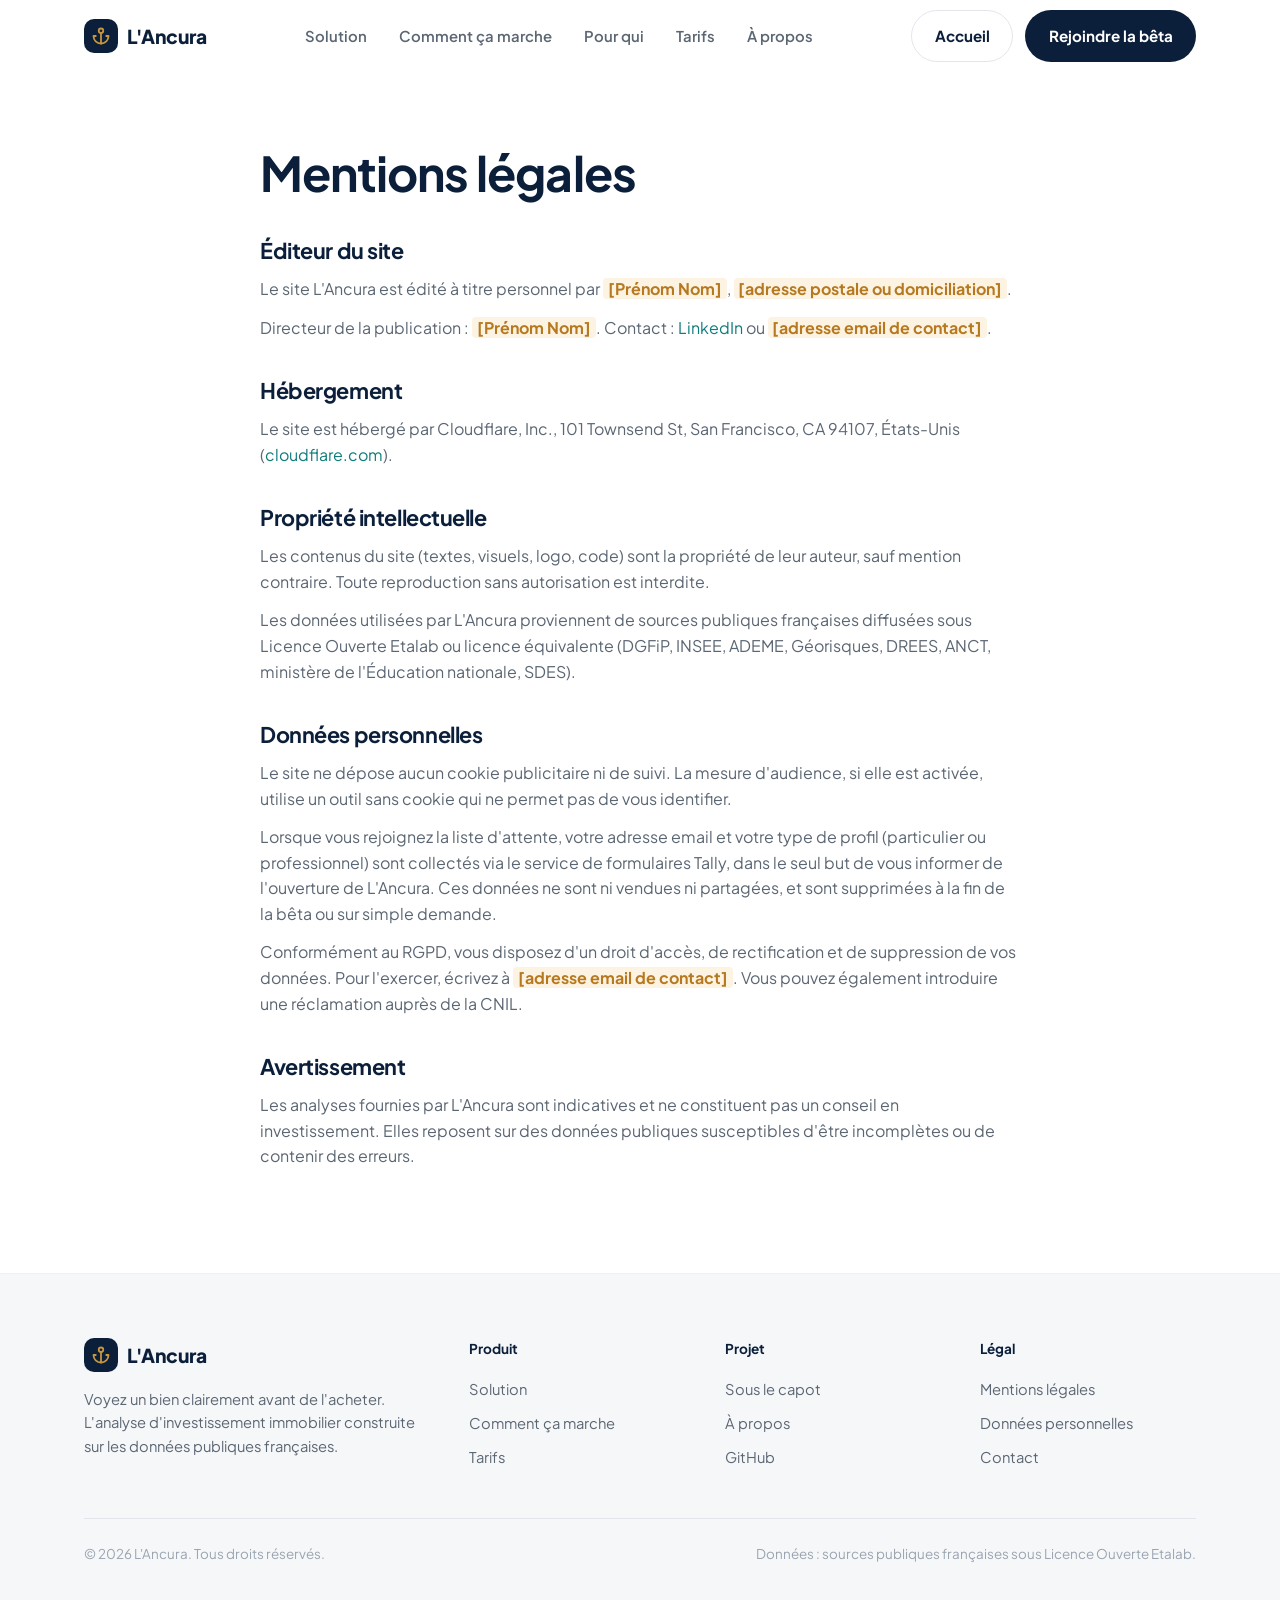
==== site/mentions-legales.html @ a72927c5 "Add L'Ancura landing site (home, pricing, legal pages) Static site in site/, deployable on Cloudflar" ====
<!doctype html>
<html lang="fr">
<head>
  <meta charset="utf-8">
  <meta name="viewport" content="width=device-width, initial-scale=1">
  <title>Mentions légales — L'Ancura</title>
  <meta name="description" content="Mentions légales et politique de données personnelles du site L'Ancura.">
  <link rel="icon" href="favicon.svg" type="image/svg+xml">
  <link rel="preconnect" href="https://fonts.googleapis.com">
  <link rel="preconnect" href="https://fonts.gstatic.com" crossorigin>
  <link href="https://fonts.googleapis.com/css2?family=Instrument+Serif:ital@1&family=Plus+Jakarta+Sans:wght@400;500;600;700;800&display=swap" rel="stylesheet">
  <link rel="stylesheet" href="styles.css">
</head>
<body>

<header class="nav">
  <div class="container nav-inner">
    <a href="index.html" class="brand" aria-label="L'Ancura, accueil">
      <span class="brand-mark"><svg width="18" height="18" viewBox="0 0 24 24" fill="none" stroke="currentColor" stroke-width="2.4" stroke-linecap="round" stroke-linejoin="round"><circle cx="12" cy="5" r="3"/><path d="M12 22V8"/><path d="M5 12H2a10 10 0 0 0 20 0h-3"/></svg></span>
      L'Ancura
    </a>
    <ul class="nav-links">
      <li><a href="index.html#solution">Solution</a></li>
      <li><a href="index.html#fonctionnement">Comment ça marche</a></li>
      <li><a href="index.html#pour-qui">Pour qui</a></li>
      <li><a href="tarifs.html">Tarifs</a></li>
      <li><a href="index.html#a-propos">À propos</a></li>
    </ul>
    <div class="nav-cta">
      <a href="index.html" class="btn btn-ghost">Accueil</a>
      <a href="index.html#rejoindre" class="btn btn-primary">Rejoindre la bêta</a>
      <button class="nav-toggle" aria-label="Ouvrir le menu" aria-expanded="false">
        <svg width="24" height="24" viewBox="0 0 24 24" fill="none" stroke="currentColor" stroke-width="2" stroke-linecap="round"><path d="M4 7h16M4 12h16M4 17h16"/></svg>
      </button>
    </div>
  </div>
</header>

<main>
  <div class="container">
    <article class="prose">
      <h1>Mentions légales</h1>

      <h2>Éditeur du site</h2>
      <p>Le site L'Ancura est édité à titre personnel par <span class="todo">[Prénom Nom]</span>, <span class="todo">[adresse postale ou domiciliation]</span>.</p>
      <p>Directeur de la publication : <span class="todo">[Prénom Nom]</span>. Contact : <a href="https://linkedin.com/in/gfbastien" target="_blank" rel="noopener">LinkedIn</a> ou <span class="todo">[adresse email de contact]</span>.</p>

      <h2>Hébergement</h2>
      <p>Le site est hébergé par Cloudflare, Inc., 101 Townsend St, San Francisco, CA 94107, États-Unis (<a href="https://www.cloudflare.com" target="_blank" rel="noopener">cloudflare.com</a>).</p>

      <h2>Propriété intellectuelle</h2>
      <p>Les contenus du site (textes, visuels, logo, code) sont la propriété de leur auteur, sauf mention contraire. Toute reproduction sans autorisation est interdite.</p>
      <p>Les données utilisées par L'Ancura proviennent de sources publiques françaises diffusées sous Licence Ouverte Etalab ou licence équivalente (DGFiP, INSEE, ADEME, Géorisques, DREES, ANCT, ministère de l'Éducation nationale, SDES).</p>

      <h2 id="donnees">Données personnelles</h2>
      <p>Le site ne dépose aucun cookie publicitaire ni de suivi. La mesure d'audience, si elle est activée, utilise un outil sans cookie qui ne permet pas de vous identifier.</p>
      <p>Lorsque vous rejoignez la liste d'attente, votre adresse email et votre type de profil (particulier ou professionnel) sont collectés via le service de formulaires Tally, dans le seul but de vous informer de l'ouverture de L'Ancura. Ces données ne sont ni vendues ni partagées, et sont supprimées à la fin de la bêta ou sur simple demande.</p>
      <p>Conformément au RGPD, vous disposez d'un droit d'accès, de rectification et de suppression de vos données. Pour l'exercer, écrivez à <span class="todo">[adresse email de contact]</span>. Vous pouvez également introduire une réclamation auprès de la CNIL.</p>

      <h2>Avertissement</h2>
      <p>Les analyses fournies par L'Ancura sont indicatives et ne constituent pas un conseil en investissement. Elles reposent sur des données publiques susceptibles d'être incomplètes ou de contenir des erreurs.</p>
    </article>
  </div>
</main>

<footer class="footer">
  <div class="container">
    <div class="footer-grid">
      <div>
        <a href="index.html" class="brand">
          <span class="brand-mark"><svg width="18" height="18" viewBox="0 0 24 24" fill="none" stroke="currentColor" stroke-width="2.4" stroke-linecap="round" stroke-linejoin="round"><circle cx="12" cy="5" r="3"/><path d="M12 22V8"/><path d="M5 12H2a10 10 0 0 0 20 0h-3"/></svg></span>
          L'Ancura
        </a>
        <p>Voyez un bien clairement avant de l'acheter. L'analyse d'investissement immobilier construite sur les données publiques françaises.</p>
      </div>
      <div>
        <h4>Produit</h4>
        <ul>
          <li><a href="index.html#solution">Solution</a></li>
          <li><a href="index.html#fonctionnement">Comment ça marche</a></li>
          <li><a href="tarifs.html">Tarifs</a></li>
        </ul>
      </div>
      <div>
        <h4>Projet</h4>
        <ul>
          <li><a href="index.html#technique">Sous le capot</a></li>
          <li><a href="index.html#a-propos">À propos</a></li>
          <li><a href="https://github.com/gfbastien/lancura-showcase" target="_blank" rel="noopener">GitHub</a></li>
        </ul>
      </div>
      <div>
        <h4>Légal</h4>
        <ul>
          <li><a href="mentions-legales.html">Mentions légales</a></li>
          <li><a href="mentions-legales.html#donnees">Données personnelles</a></li>
          <li><a href="https://linkedin.com/in/gfbastien" target="_blank" rel="noopener">Contact</a></li>
        </ul>
      </div>
    </div>
    <div class="footer-bottom">
      <span>© <span data-year>2026</span> L'Ancura. Tous droits réservés.</span>
      <span>Données : sources publiques françaises sous Licence Ouverte Etalab.</span>
    </div>
  </div>
</footer>

<script src="main.js"></script>
</body>
</html>
---- site/styles.css ----
/* L'Ancura — site vitrine */
:root {
  --navy-950: #071528;
  --navy-900: #0b1f3a;
  --navy-700: #17335c;
  --teal-600: #0e7c7b;
  --teal-500: #12a19f;
  --teal-50: #e8f6f5;
  --gold-500: #c8963e;
  --gold-100: #f8eedd;
  --sand-50: #fbf8f3;
  --gray-50: #f6f7f9;
  --gray-100: #eef1f4;
  --gray-200: #e2e6eb;
  --gray-400: #9aa5b1;
  --gray-600: #5b6673;
  --gray-900: #1a2233;
  --green-600: #1d8348;
  --green-50: #eaf6ee;
  --amber-600: #b7791f;
  --amber-50: #fdf3e2;
  --white: #ffffff;
  --radius-sm: 10px;
  --radius: 18px;
  --radius-lg: 28px;
  --shadow-sm: 0 1px 2px rgba(11, 31, 58, 0.06);
  --shadow: 0 1px 2px rgba(11, 31, 58, 0.05), 0 8px 28px rgba(11, 31, 58, 0.08);
  --shadow-lg: 0 2px 4px rgba(11, 31, 58, 0.04), 0 24px 60px rgba(11, 31, 58, 0.14);
  --font: "Plus Jakarta Sans", -apple-system, "Segoe UI", Roboto, sans-serif;
  --font-serif: "Instrument Serif", Georgia, serif;
  --container: 1160px;
}

*, *::before, *::after { box-sizing: border-box; }
html { scroll-behavior: smooth; }
body {
  margin: 0;
  font-family: var(--font);
  color: var(--gray-900);
  background: var(--white);
  line-height: 1.6;
  -webkit-font-smoothing: antialiased;
}
img, svg { display: block; max-width: 100%; }
a { color: var(--teal-600); text-decoration: none; }
a:hover { color: var(--navy-900); }
h1, h2, h3 { color: var(--navy-900); line-height: 1.15; margin: 0; letter-spacing: -0.02em; }
p { margin: 0; }
.serif { font-family: var(--font-serif); font-weight: 400; font-style: italic; letter-spacing: 0; }

.container { width: 100%; max-width: var(--container); margin: 0 auto; padding: 0 24px; }
@media (max-width: 640px) { .container { padding: 0 16px; } }

/* ---------- Boutons ---------- */
.btn {
  display: inline-flex;
  align-items: center;
  justify-content: center;
  gap: 0.5rem;
  padding: 0.8rem 1.4rem;
  border-radius: 999px;
  font-weight: 700;
  font-size: 0.95rem;
  border: 1.5px solid transparent;
  transition: transform 0.15s ease, background 0.15s ease, box-shadow 0.15s ease;
  white-space: nowrap;
  cursor: pointer;
  font-family: inherit;
}
.btn:hover { transform: translateY(-1px); }
.btn-primary { background: var(--navy-900); color: var(--white); }
.btn-primary:hover { background: var(--navy-700); color: var(--white); box-shadow: var(--shadow); }
.btn-gold { background: var(--gold-500); color: var(--navy-950); }
.btn-gold:hover { background: #dba94f; color: var(--navy-950); }
.btn-ghost { background: transparent; color: var(--navy-900); border-color: var(--gray-200); }
.btn-ghost:hover { border-color: var(--navy-900); color: var(--navy-900); }
.btn-light { background: var(--white); color: var(--navy-900); }
.btn-light:hover { color: var(--navy-900); box-shadow: var(--shadow); }
.btn-block { width: 100%; }

/* ---------- Navigation ---------- */
.nav {
  position: sticky;
  top: 0;
  z-index: 50;
  background: rgba(255, 255, 255, 0.86);
  backdrop-filter: saturate(180%) blur(14px);
  -webkit-backdrop-filter: saturate(180%) blur(14px);
  border-bottom: 1px solid transparent;
  transition: border-color 0.2s ease;
}
.nav.scrolled { border-bottom-color: var(--gray-100); }
.nav-inner { display: flex; align-items: center; justify-content: space-between; height: 72px; gap: 1.5rem; }
.brand { display: inline-flex; align-items: center; gap: 0.55rem; font-weight: 800; font-size: 1.2rem; color: var(--navy-900); letter-spacing: -0.02em; }
.brand:hover { color: var(--navy-900); }
.brand-mark {
  width: 34px; height: 34px; border-radius: 10px;
  background: var(--navy-900); color: var(--gold-500);
  display: grid; place-items: center;
}
.nav-links { display: flex; align-items: center; gap: 2rem; list-style: none; margin: 0; padding: 0; }
.nav-links a { color: var(--gray-600); font-weight: 600; font-size: 0.93rem; }
.nav-links a:hover, .nav-links a.active { color: var(--navy-900); }
.nav-cta { display: flex; align-items: center; gap: 0.75rem; }
.nav-toggle { display: none; background: none; border: 0; padding: 8px; cursor: pointer; color: var(--navy-900); }
@media (max-width: 920px) {
  .nav-links, .nav-cta .btn-ghost { display: none; }
  .nav-toggle { display: block; }
  .nav.open .nav-links {
    display: flex; flex-direction: column; align-items: flex-start; gap: 1.1rem;
    position: absolute; top: 72px; left: 0; right: 0;
    background: var(--white); padding: 1.5rem 16px 2rem;
    border-bottom: 1px solid var(--gray-100); box-shadow: var(--shadow);
  }
  .nav.open .nav-links a { font-size: 1.05rem; }
}
@media (max-width: 420px) { .nav-cta .btn { padding: 0.65rem 1rem; font-size: 0.88rem; } }

/* ---------- Sections ---------- */
section { padding: 104px 0; }
@media (max-width: 640px) { section { padding: 72px 0; } }
.section-sand { background: var(--sand-50); }
.section-gray { background: var(--gray-50); }
.section-head { max-width: 720px; margin-bottom: 56px; }
.section-head.center { margin-left: auto; margin-right: auto; text-align: center; }
.eyebrow {
  display: inline-flex; align-items: center; gap: 0.5rem;
  font-size: 0.8rem; font-weight: 700; letter-spacing: 0.08em; text-transform: uppercase;
  color: var(--teal-600); margin-bottom: 1rem;
}
.section-head h2 { font-size: clamp(2rem, 4vw, 3rem); }
.section-head p { margin-top: 1.1rem; font-size: 1.1rem; color: var(--gray-600); }

/* ---------- Hero ---------- */
.hero { padding: 72px 0 96px; position: relative; overflow: hidden; }
.hero::before {
  content: ""; position: absolute; inset: -20% -10% auto auto; width: 720px; height: 720px;
  background: radial-gradient(closest-side, rgba(18, 161, 159, 0.14), transparent);
  pointer-events: none;
}
.hero::after {
  content: ""; position: absolute; inset: auto auto -30% -15%; width: 640px; height: 640px;
  background: radial-gradient(closest-side, rgba(200, 150, 62, 0.13), transparent);
  pointer-events: none;
}
.hero-grid { display: grid; grid-template-columns: 1.05fr 1fr; gap: 64px; align-items: center; position: relative; z-index: 1; }
@media (max-width: 960px) { .hero-grid { grid-template-columns: 1fr; gap: 48px; } }
.pill {
  display: inline-flex; align-items: center; gap: 0.55rem;
  background: var(--white); border: 1px solid var(--gray-200); border-radius: 999px;
  padding: 0.35rem 0.9rem 0.35rem 0.4rem; font-size: 0.85rem; font-weight: 600; color: var(--gray-600);
  box-shadow: var(--shadow-sm);
}
.pill b { background: var(--teal-50); color: var(--teal-600); border-radius: 999px; padding: 0.15rem 0.6rem; font-size: 0.75rem; }
.hero h1 { font-size: clamp(2.6rem, 6vw, 4.4rem); margin: 1.5rem 0 1.4rem; letter-spacing: -0.035em; }
.hero h1 .serif { color: var(--teal-600); }
.hero-lead { font-size: 1.2rem; color: var(--gray-600); max-width: 34rem; }
.hero-actions { display: flex; flex-wrap: wrap; gap: 0.8rem; margin-top: 2.2rem; }
.hero-proof { display: flex; flex-wrap: wrap; gap: 1.4rem; margin-top: 2.4rem; color: var(--gray-600); font-size: 0.9rem; font-weight: 600; }
.hero-proof span { display: inline-flex; align-items: center; gap: 0.45rem; }
.hero-proof svg { color: var(--green-600); flex: none; }

/* Carte « rapport » d'illustration */
.mock { position: relative; }
.mock-card {
  background: var(--white); border-radius: var(--radius-lg); box-shadow: var(--shadow-lg);
  border: 1px solid var(--gray-100); padding: 28px; position: relative; z-index: 1;
}
.mock-top { display: flex; justify-content: space-between; align-items: flex-start; gap: 1rem; }
.mock-address { font-weight: 700; color: var(--navy-900); font-size: 1.02rem; }
.mock-sub { color: var(--gray-400); font-size: 0.82rem; margin-top: 0.15rem; }
.mock-tag { font-size: 0.72rem; font-weight: 700; color: var(--gray-600); background: var(--gray-100); padding: 0.25rem 0.6rem; border-radius: 999px; white-space: nowrap; }
.mock-score { display: flex; align-items: center; gap: 1.2rem; margin: 1.6rem 0 1.4rem; }
.ring { --p: 74; width: 92px; height: 92px; border-radius: 50%; flex: none;
  background: conic-gradient(var(--teal-500) calc(var(--p) * 1%), var(--gray-100) 0);
  display: grid; place-items: center; }
.ring > div { width: 74px; height: 74px; border-radius: 50%; background: var(--white); display: grid; place-items: center; text-align: center; }
.ring strong { font-size: 1.55rem; color: var(--navy-900); line-height: 1; }
.ring small { font-size: 0.7rem; color: var(--gray-400); display: block; }
.mock-score-label { font-size: 0.82rem; color: var(--gray-600); }
.mock-score-label b { display: block; color: var(--navy-900); font-size: 1.05rem; margin-bottom: 0.2rem; }
.bars { display: grid; gap: 0.65rem; }
.bar { display: grid; grid-template-columns: 110px 1fr 34px; align-items: center; gap: 0.8rem; font-size: 0.84rem; color: var(--gray-600); }
.bar-track { height: 8px; background: var(--gray-100); border-radius: 999px; overflow: hidden; }
.bar-fill { height: 100%; border-radius: 999px; background: var(--teal-500); }
.bar-fill.warn { background: var(--gold-500); }
.bar b { color: var(--navy-900); text-align: right; }
.mock-notes { display: grid; grid-template-columns: 1fr 1fr; gap: 0.7rem; margin-top: 1.4rem; }
.note { border-radius: var(--radius-sm); padding: 0.7rem 0.85rem; font-size: 0.8rem; line-height: 1.4; }
.note b { display: block; font-size: 0.72rem; text-transform: uppercase; letter-spacing: 0.05em; margin-bottom: 0.2rem; }
.note.good { background: var(--green-50); color: var(--green-600); }
.note.watch { background: var(--amber-50); color: var(--amber-600); }
.mock-float {
  position: absolute; z-index: 2; background: var(--white); border-radius: 14px; box-shadow: var(--shadow-lg);
  padding: 0.75rem 1rem; font-size: 0.82rem; font-weight: 600; color: var(--navy-900);
  display: flex; align-items: center; gap: 0.6rem; border: 1px solid var(--gray-100);
}
.mock-float .dot { width: 30px; height: 30px; border-radius: 9px; display: grid; place-items: center; flex: none; }
.mock-float.f1 { top: -18px; right: -14px; }
.mock-float.f1 .dot { background: var(--gold-100); color: var(--gold-500); }
.mock-float.f2 { bottom: 40px; left: -22px; }
.mock-float.f2 .dot { background: var(--teal-50); color: var(--teal-600); }
.mock-caption { text-align: center; font-size: 0.78rem; color: var(--gray-400); margin-top: 3rem; }
@media (max-width: 640px) {
  .mock-card { padding: 20px; }
  .mock-float { display: none; }
  .bar { grid-template-columns: 92px 1fr 30px; }
  .mock-notes { grid-template-columns: 1fr; }
}

/* ---------- Bandeau sources ---------- */
.sources { padding: 40px 0; border-top: 1px solid var(--gray-100); border-bottom: 1px solid var(--gray-100); }
.sources-inner { display: flex; align-items: center; justify-content: space-between; gap: 2rem; flex-wrap: wrap; }
.sources p { font-size: 0.85rem; color: var(--gray-600); font-weight: 600; max-width: 15rem; }
.sources ul { display: flex; flex-wrap: wrap; gap: 0.6rem 2.2rem; list-style: none; margin: 0; padding: 0; }
.sources li { font-weight: 800; color: var(--gray-400); font-size: 1.05rem; letter-spacing: -0.01em; }
.sources li small { font-weight: 600; font-size: 0.72rem; display: block; letter-spacing: 0; }

/* ---------- Cartes génériques ---------- */
.grid-3 { display: grid; grid-template-columns: repeat(3, 1fr); gap: 24px; }
.grid-2 { display: grid; grid-template-columns: repeat(2, 1fr); gap: 24px; }
@media (max-width: 900px) { .grid-3 { grid-template-columns: 1fr; } }
@media (max-width: 760px) { .grid-2 { grid-template-columns: 1fr; } }
.card {
  background: var(--white); border-radius: var(--radius); padding: 32px;
  border: 1px solid var(--gray-100); box-shadow: var(--shadow-sm);
}
.card h3 { font-size: 1.2rem; margin: 1.1rem 0 0.6rem; }
.card p { color: var(--gray-600); font-size: 0.97rem; }
.icon {
  width: 48px; height: 48px; border-radius: 14px; display: grid; place-items: center;
  background: var(--teal-50); color: var(--teal-600);
}
.icon.gold { background: var(--gold-100); color: var(--gold-500); }
.icon.navy { background: var(--navy-900); color: var(--gold-500); }
.icon.amber { background: var(--amber-50); color: var(--amber-600); }

.stat-strip { display: grid; grid-template-columns: repeat(3, 1fr); gap: 24px; margin-top: 48px; }
.stat-strip div { border-top: 2px solid var(--navy-900); padding-top: 1rem; }
.stat-strip strong { display: block; font-size: 2.4rem; color: var(--navy-900); letter-spacing: -0.03em; line-height: 1.1; }
.stat-strip span { color: var(--gray-600); font-size: 0.95rem; }
@media (max-width: 760px) { .stat-strip { grid-template-columns: 1fr; } }

/* ---------- Dimensions ---------- */
.dims { display: grid; grid-template-columns: repeat(4, 1fr); gap: 16px; }
@media (max-width: 1000px) { .dims { grid-template-columns: repeat(3, 1fr); } }
@media (max-width: 760px) { .dims { grid-template-columns: repeat(2, 1fr); } }
@media (max-width: 440px) { .dims { grid-template-columns: 1fr; } }
.dim { background: var(--white); border-radius: var(--radius); padding: 22px; border: 1px solid var(--gray-100); transition: transform 0.15s ease, box-shadow 0.15s ease; }
.dim:hover { transform: translateY(-2px); box-shadow: var(--shadow); }
.dim-num { font-size: 0.75rem; font-weight: 700; color: var(--gray-400); }
.dim h3 { font-size: 1.02rem; margin: 0.5rem 0 0.35rem; }
.dim p { font-size: 0.86rem; color: var(--gray-600); line-height: 1.5; }
.dim .src { display: inline-block; margin-top: 0.8rem; font-size: 0.72rem; font-weight: 700; color: var(--teal-600); background: var(--teal-50); padding: 0.18rem 0.55rem; border-radius: 999px; }

/* ---------- Étapes ---------- */
.steps { display: grid; grid-template-columns: repeat(3, 1fr); gap: 24px; counter-reset: step; }
@media (max-width: 900px) { .steps { grid-template-columns: 1fr; } }
.step { position: relative; padding: 32px; border-radius: var(--radius-lg); background: var(--white); border: 1px solid var(--gray-100); }
.step::before {
  counter-increment: step; content: counter(step);
  display: grid; place-items: center; width: 40px; height: 40px; border-radius: 50%;
  background: var(--navy-900); color: var(--white); font-weight: 800; margin-bottom: 1.4rem;
}
.step h3 { font-size: 1.25rem; margin-bottom: 0.6rem; }
.step p { color: var(--gray-600); }
.step-visual { margin-top: 1.4rem; background: var(--gray-50); border-radius: 14px; padding: 14px; font-size: 0.84rem; }
.fake-input { display: flex; align-items: center; gap: 0.5rem; background: var(--white); border: 1px solid var(--gray-200); border-radius: 10px; padding: 0.6rem 0.75rem; color: var(--gray-400); }
.chips { display: flex; flex-wrap: wrap; gap: 0.4rem; }
.chip { background: var(--white); border: 1px solid var(--gray-200); border-radius: 999px; padding: 0.22rem 0.65rem; font-size: 0.76rem; font-weight: 600; color: var(--gray-600); }
.chip.on { background: var(--navy-900); border-color: var(--navy-900); color: var(--white); }

/* ---------- Profils ---------- */
.profiles { display: grid; grid-template-columns: repeat(4, 1fr); gap: 16px; }
@media (max-width: 1000px) { .profiles { grid-template-columns: repeat(2, 1fr); } }
@media (max-width: 520px) { .profiles { grid-template-columns: 1fr; } }
.profile { border-radius: var(--radius); padding: 26px; background: var(--white); border: 1px solid var(--gray-100); }
.profile h3 { font-size: 1.1rem; margin: 1rem 0 0.4rem; }
.profile p { font-size: 0.9rem; color: var(--gray-600); }
.profile ul { list-style: none; padding: 0; margin: 1rem 0 0; display: grid; gap: 0.35rem; font-size: 0.82rem; color: var(--gray-600); }
.profile li { display: flex; justify-content: space-between; border-bottom: 1px dashed var(--gray-200); padding-bottom: 0.3rem; }
.profile li b { color: var(--navy-900); }

/* ---------- Audiences ---------- */
.audience { border-radius: var(--radius-lg); padding: 44px; display: flex; flex-direction: column; }
.audience.individual { background: var(--teal-50); }
.audience.pro { background: var(--navy-900); color: var(--gray-200); }
.audience.pro h3, .audience.pro .audience-tag { color: var(--white); }
.audience-tag { font-size: 0.8rem; font-weight: 700; text-transform: uppercase; letter-spacing: 0.08em; color: var(--teal-600); }
.audience.pro .audience-tag { color: var(--gold-500); }
.audience h3 { font-size: clamp(1.6rem, 3vw, 2.1rem); margin: 0.9rem 0 1rem; }
.audience > p { font-size: 1.02rem; }
.audience.individual > p { color: var(--gray-600); }
.checklist { list-style: none; padding: 0; margin: 1.6rem 0 2rem; display: grid; gap: 0.75rem; }
.checklist li { display: flex; gap: 0.7rem; align-items: flex-start; font-size: 0.97rem; }
.checklist svg { flex: none; margin-top: 0.2rem; color: var(--teal-600); }
.audience.pro .checklist svg { color: var(--gold-500); }
.audience .btn { margin-top: auto; align-self: flex-start; }
@media (max-width: 640px) { .audience { padding: 28px; } }

/* ---------- Principes ---------- */
.principles { display: grid; grid-template-columns: repeat(4, 1fr); gap: 32px; }
@media (max-width: 900px) { .principles { grid-template-columns: repeat(2, 1fr); } }
@media (max-width: 520px) { .principles { grid-template-columns: 1fr; } }
.principle h3 { font-size: 1.08rem; margin: 1rem 0 0.5rem; }
.principle p { color: var(--gray-600); font-size: 0.93rem; }

/* ---------- Sous le capot ---------- */
.tech { background: var(--navy-950); color: var(--gray-200); }
.tech .section-head h2 { color: var(--white); }
.tech .section-head p { color: var(--gray-400); }
.tech .eyebrow { color: var(--gold-500); }
.pipeline { display: grid; grid-template-columns: repeat(5, 1fr); gap: 12px; }
@media (max-width: 960px) { .pipeline { grid-template-columns: 1fr; } }
.pipe { background: rgba(255, 255, 255, 0.04); border: 1px solid rgba(255, 255, 255, 0.1); border-radius: var(--radius); padding: 22px; position: relative; }
.pipe-step { font-size: 0.72rem; font-weight: 700; color: var(--gold-500); letter-spacing: 0.06em; text-transform: uppercase; }
.pipe h3 { color: var(--white); font-size: 1.05rem; margin: 0.5rem 0 0.45rem; }
.pipe p { font-size: 0.86rem; color: var(--gray-400); line-height: 1.5; }
.pipe code { font-size: 0.76rem; color: var(--teal-500); }
.stack { display: flex; flex-wrap: wrap; gap: 0.6rem; margin-top: 40px; }
.stack span { border: 1px solid rgba(255, 255, 255, 0.14); border-radius: 999px; padding: 0.4rem 0.95rem; font-size: 0.85rem; font-weight: 600; color: var(--gray-200); }
.tech-quote { margin-top: 48px; display: grid; grid-template-columns: 1fr 1fr; gap: 24px; }
@media (max-width: 760px) { .tech-quote { grid-template-columns: 1fr; } }
.tech-quote > div { background: rgba(255, 255, 255, 0.04); border-radius: var(--radius); padding: 26px; border: 1px solid rgba(255, 255, 255, 0.08); }
.tech-quote h3 { color: var(--white); font-size: 1.05rem; margin-bottom: 0.5rem; }
.tech-quote p { color: var(--gray-400); font-size: 0.92rem; }

/* ---------- À propos ---------- */
.about { display: grid; grid-template-columns: 300px 1fr; gap: 56px; align-items: center; }
@media (max-width: 860px) { .about { grid-template-columns: 1fr; gap: 32px; } }
.avatar {
  aspect-ratio: 1; border-radius: var(--radius-lg); background: linear-gradient(145deg, var(--navy-900), var(--teal-600));
  display: grid; place-items: center; color: var(--white); font-size: 4.5rem; font-weight: 800; letter-spacing: -0.04em;
  max-width: 300px;
}
.about h2 { font-size: clamp(1.8rem, 3.5vw, 2.6rem); }
.about p { margin-top: 1.1rem; color: var(--gray-600); font-size: 1.05rem; }
.about-links { display: flex; flex-wrap: wrap; gap: 0.8rem; margin-top: 1.8rem; }

/* ---------- FAQ ---------- */
.faq { max-width: 820px; margin: 0 auto; }
.faq details { border-bottom: 1px solid var(--gray-200); padding: 1.3rem 0; }
.faq summary { cursor: pointer; list-style: none; font-weight: 700; color: var(--navy-900); font-size: 1.07rem; display: flex; justify-content: space-between; gap: 1rem; }
.faq summary::-webkit-details-marker { display: none; }
.faq summary::after { content: "+"; font-size: 1.5rem; line-height: 1; color: var(--teal-600); transition: transform 0.2s ease; flex: none; }
.faq details[open] summary::after { transform: rotate(45deg); }
.faq details p { margin-top: 0.8rem; color: var(--gray-600); }

/* ---------- CTA final ---------- */
.cta-band { padding: 0 0 104px; }
.cta-box {
  background: linear-gradient(135deg, var(--navy-900), var(--navy-700) 55%, var(--teal-600));
  border-radius: var(--radius-lg); padding: 64px; color: var(--gray-200);
  display: grid; grid-template-columns: 1.2fr 1fr; gap: 48px; align-items: center;
}
.cta-box h2 { color: var(--white); font-size: clamp(1.9rem, 3.5vw, 2.7rem); }
.cta-box p { margin-top: 1rem; color: var(--gray-200); }
@media (max-width: 860px) { .cta-box { grid-template-columns: 1fr; padding: 36px 24px; } }
.waitlist { display: grid; gap: 0.7rem; }
.waitlist-row { display: flex; gap: 0.6rem; flex-wrap: wrap; }
.waitlist-row > * { flex: 1 1 180px; }
.waitlist input, .waitlist select {
  font-family: inherit; font-size: 0.95rem; padding: 0.85rem 1rem; border-radius: 12px;
  border: 1px solid rgba(255, 255, 255, 0.25); background: rgba(255, 255, 255, 0.1); color: var(--white);
  width: 100%;
}
.waitlist input::placeholder { color: rgba(255, 255, 255, 0.6); }
.waitlist select option { color: var(--gray-900); }
.waitlist small { color: rgba(255, 255, 255, 0.65); font-size: 0.78rem; }
.waitlist small a { color: var(--white); text-decoration: underline; }
.form-msg { font-size: 0.9rem; font-weight: 600; color: var(--white); min-height: 1.2em; }

/* ---------- Tarifs ---------- */
.page-hero { padding: 80px 0 40px; text-align: center; }
.page-hero h1 { font-size: clamp(2.4rem, 5vw, 3.8rem); letter-spacing: -0.035em; }
.page-hero h1 .serif { color: var(--teal-600); }
.page-hero p { max-width: 640px; margin: 1.2rem auto 0; color: var(--gray-600); font-size: 1.12rem; }
.toggle {
  display: inline-flex; background: var(--gray-100); border-radius: 999px; padding: 5px; margin-top: 2.2rem; gap: 4px;
}
.toggle button {
  border: 0; background: transparent; font-family: inherit; font-weight: 700; font-size: 0.95rem;
  padding: 0.65rem 1.4rem; border-radius: 999px; color: var(--gray-600); cursor: pointer;
}
.toggle button[aria-selected="true"] { background: var(--white); color: var(--navy-900); box-shadow: var(--shadow-sm); }
.notice {
  display: flex; gap: 0.9rem; align-items: flex-start; max-width: 760px; margin: 0 auto 48px;
  background: var(--gold-100); color: #7a5a22; border-radius: var(--radius); padding: 1.1rem 1.3rem; font-size: 0.93rem;
}
.notice svg { flex: none; margin-top: 0.15rem; }
.plans { display: grid; grid-template-columns: repeat(3, 1fr); gap: 24px; align-items: stretch; }
@media (max-width: 960px) { .plans { grid-template-columns: 1fr; max-width: 520px; margin: 0 auto; } }
.plans[hidden] { display: none; }
.plan {
  background: var(--white); border: 1px solid var(--gray-200); border-radius: var(--radius-lg); padding: 34px;
  display: flex; flex-direction: column; position: relative;
}
.plan.featured { border: 2px solid var(--navy-900); box-shadow: var(--shadow-lg); }
.plan-badge {
  position: absolute; top: -13px; left: 34px; background: var(--navy-900); color: var(--white);
  font-size: 0.74rem; font-weight: 700; padding: 0.3rem 0.8rem; border-radius: 999px;
}
.plan h3 { font-size: 1.3rem; }
.plan-for { color: var(--gray-600); font-size: 0.92rem; margin-top: 0.4rem; min-height: 2.9em; }
.plan-price { margin: 1.6rem 0 0.3rem; font-size: 2.2rem; font-weight: 800; color: var(--navy-900); letter-spacing: -0.03em; line-height: 1.1; }
.plan-price small { font-size: 0.95rem; font-weight: 600; color: var(--gray-400); letter-spacing: 0; }
.plan-price-note { font-size: 0.82rem; color: var(--gray-400); min-height: 1.4em; }
.plan .checklist { margin: 1.6rem 0 2rem; }
.plan .checklist li { font-size: 0.93rem; color: var(--gray-600); }
.plan .btn { margin-top: auto; }
.compare-wrap { overflow-x: auto; margin-top: 24px; border-radius: var(--radius); border: 1px solid var(--gray-200); }
table.compare { width: 100%; border-collapse: collapse; min-width: 640px; font-size: 0.92rem; background: var(--white); }
table.compare th, table.compare td { padding: 0.95rem 1.1rem; text-align: left; border-bottom: 1px solid var(--gray-100); }
table.compare thead th { background: var(--gray-50); color: var(--navy-900); font-size: 0.85rem; }
table.compare td:not(:first-child), table.compare th:not(:first-child) { text-align: center; }
table.compare tbody tr:last-child td { border-bottom: 0; }
.yes { color: var(--green-600); font-weight: 800; }
.no { color: var(--gray-400); }

/* ---------- Pages texte ---------- */
.prose { max-width: 760px; margin: 0 auto; padding: 72px 0 104px; }
.prose h1 { font-size: clamp(2.2rem, 4vw, 3rem); margin-bottom: 2rem; }
.prose h2 { font-size: 1.35rem; margin: 2.4rem 0 0.8rem; }
.prose p, .prose li { color: var(--gray-600); }
.prose p + p { margin-top: 0.8rem; }
.todo { background: var(--amber-50); color: var(--amber-600); font-weight: 700; padding: 0 0.3rem; border-radius: 4px; }

/* ---------- Footer ---------- */
.footer { background: var(--gray-50); padding: 64px 0 36px; border-top: 1px solid var(--gray-100); }
.footer-grid { display: grid; grid-template-columns: 1.6fr 1fr 1fr 1fr; gap: 40px; }
@media (max-width: 860px) { .footer-grid { grid-template-columns: 1fr 1fr; } }
@media (max-width: 480px) { .footer-grid { grid-template-columns: 1fr; } }
.footer p { color: var(--gray-600); font-size: 0.92rem; margin-top: 1rem; max-width: 22rem; }
.footer h4 { font-size: 0.85rem; color: var(--navy-900); margin: 0 0 1rem; }
.footer ul { list-style: none; padding: 0; margin: 0; display: grid; gap: 0.55rem; }
.footer ul a { color: var(--gray-600); font-size: 0.92rem; }
.footer ul a:hover { color: var(--navy-900); }
.footer-bottom { margin-top: 48px; padding-top: 24px; border-top: 1px solid var(--gray-200); display: flex; justify-content: space-between; flex-wrap: wrap; gap: 1rem; font-size: 0.84rem; color: var(--gray-400); }

/* ---------- Apparition au scroll ---------- */
.reveal { opacity: 0; transform: translateY(16px); transition: opacity 0.6s ease, transform 0.6s ease; }
.reveal.in { opacity: 1; transform: none; }
@media (prefers-reduced-motion: reduce) {
  .reveal { opacity: 1; transform: none; transition: none; }
  html { scroll-behavior: auto; }
}
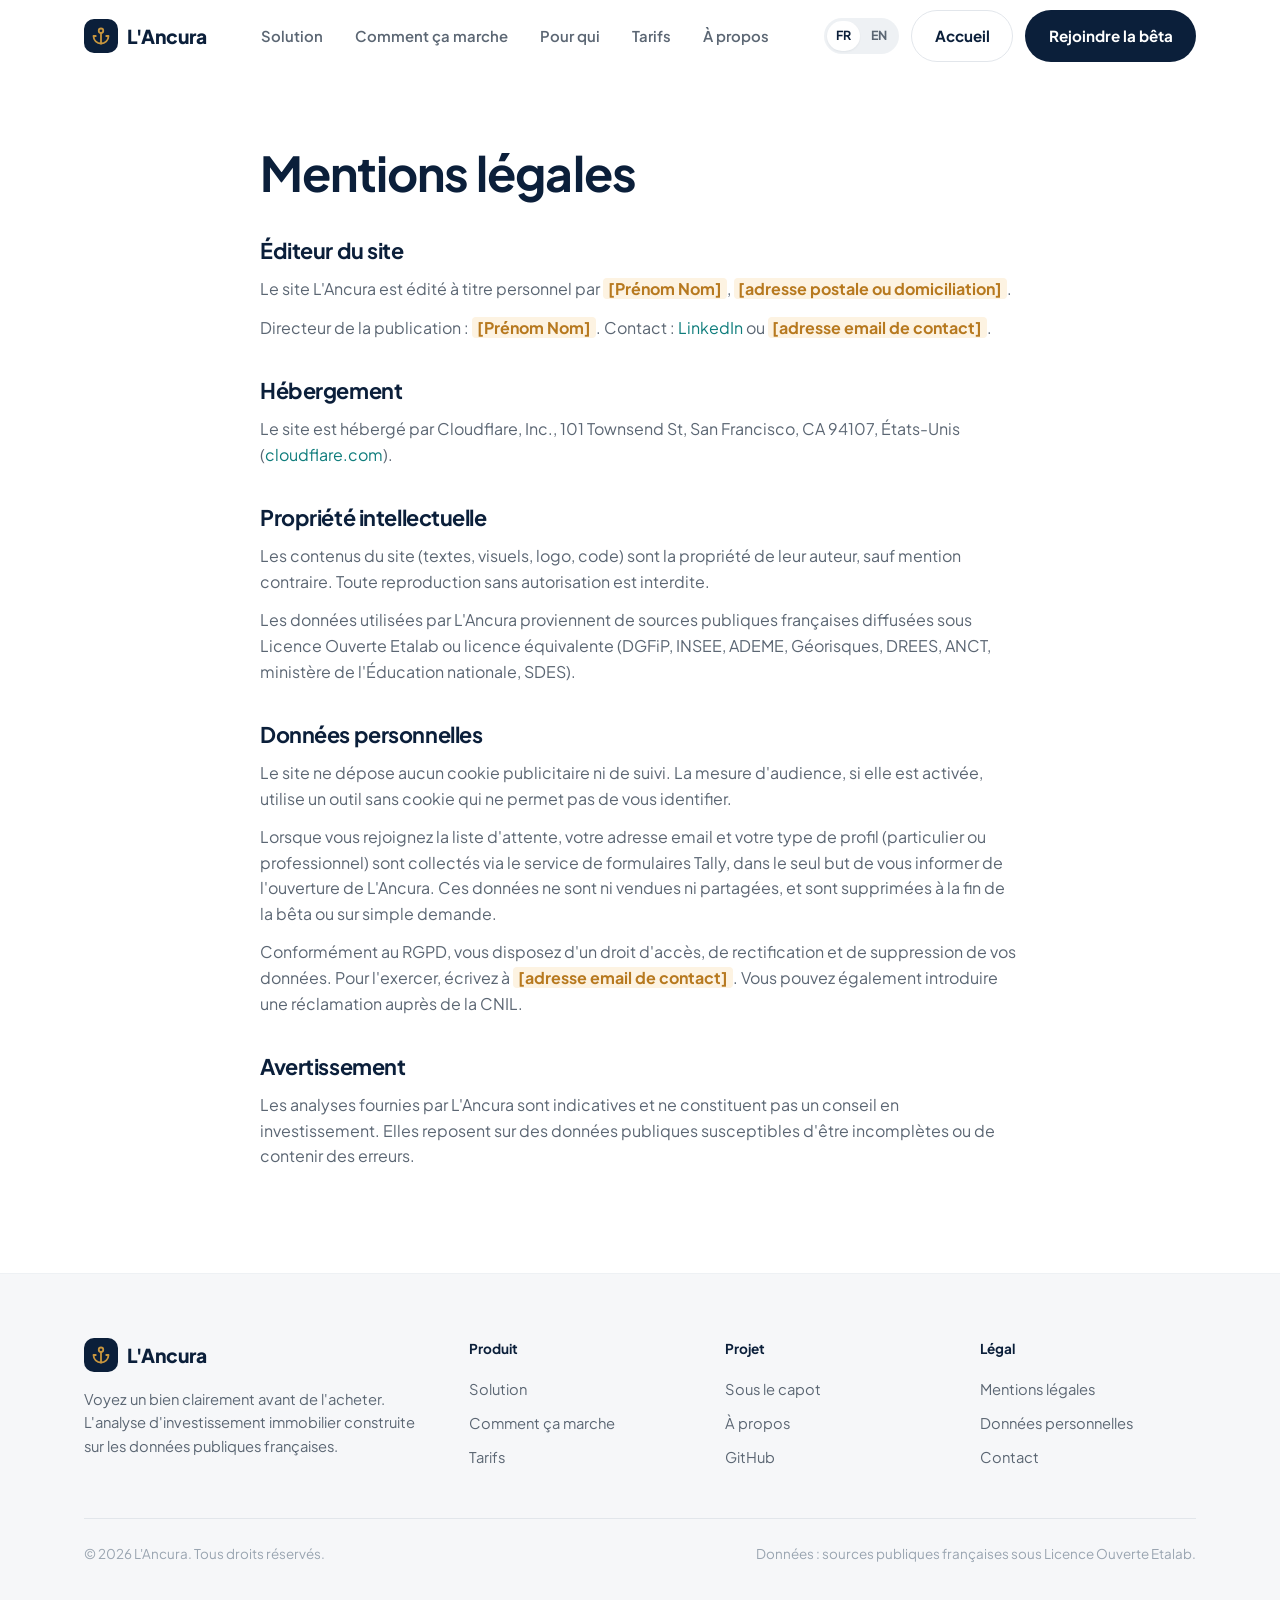
==== commit 46c18065: "Add English version of the landing page New site/en/index.html with a FR/EN switcher and hreflang li" ====
--- a/site/mentions-legales.html
+++ b/site/mentions-legales.html
@@ -27,6 +27,7 @@
       <li><a href="index.html#a-propos">À propos</a></li>
     </ul>
     <div class="nav-cta">
+      <a href="en/index.html" class="lang-switch" hreflang="en" lang="en" aria-label="View the site in English"><b>FR</b><span>EN</span></a>
       <a href="index.html" class="btn btn-ghost">Accueil</a>
       <a href="index.html#rejoindre" class="btn btn-primary">Rejoindre la bêta</a>
       <button class="nav-toggle" aria-label="Ouvrir le menu" aria-expanded="false">
--- a/site/styles.css
+++ b/site/styles.css
@@ -102,6 +102,15 @@
 .nav-links a { color: var(--gray-600); font-weight: 600; font-size: 0.93rem; }
 .nav-links a:hover, .nav-links a.active { color: var(--navy-900); }
 .nav-cta { display: flex; align-items: center; gap: 0.75rem; }
+.lang-switch {
+  display: inline-flex; align-items: center; gap: 2px; padding: 3px; border-radius: 999px;
+  background: var(--gray-100); font-size: 0.78rem; font-weight: 700; letter-spacing: 0.02em;
+}
+.lang-switch span, .lang-switch b { padding: 0.3rem 0.55rem; border-radius: 999px; }
+.lang-switch span { color: var(--gray-600); }
+.lang-switch b { background: var(--white); color: var(--navy-900); box-shadow: var(--shadow-sm); }
+.lang-switch:hover span { color: var(--navy-900); }
+.nav-links small { font-size: 0.72em; color: var(--gray-400); }
 .nav-toggle { display: none; background: none; border: 0; padding: 8px; cursor: pointer; color: var(--navy-900); }
 @media (max-width: 920px) {
   .nav-links, .nav-cta .btn-ghost { display: none; }
@@ -114,7 +123,10 @@
   }
   .nav.open .nav-links a { font-size: 1.05rem; }
 }
-@media (max-width: 420px) { .nav-cta .btn { padding: 0.65rem 1rem; font-size: 0.88rem; } }
+@media (max-width: 480px) {
+  /* Le hero porte déjà l'appel à l'action : on garde logo, langue et menu */
+  .nav-cta .btn-primary { display: none; }
+}
 
 /* ---------- Sections ---------- */
 section { padding: 104px 0; }
